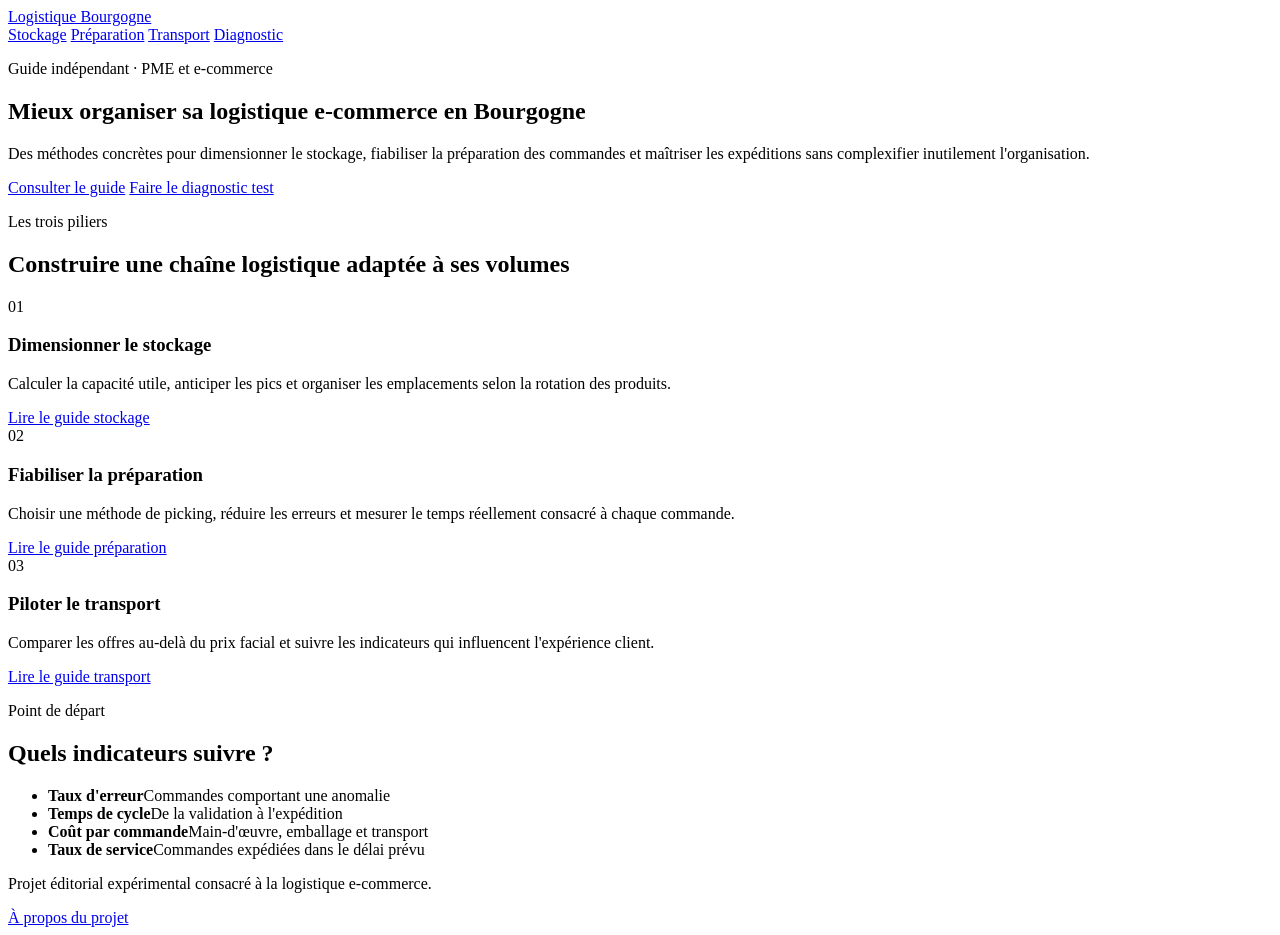
==== index.html @ 451bb2ef "Add files via upload" ====
<!doctype html>
<html lang="fr">
<head>
  <meta charset="utf-8">
  <meta name="viewport" content="width=device-width, initial-scale=1">
  <title>Guide de la logistique e-commerce en Bourgogne</title>
  <meta name="description" content="Conseils pratiques pour organiser le stockage, la préparation et l'expédition des commandes d'une PME e-commerce en Bourgogne.">
  <link rel="canonical" href="https://thomasvdluit-ai.github.io/guide-logistique-bourgogne/">
  <link rel="stylesheet" href="assets/style.css">
  <script>(function(w,d,s,l,i){w[l]=w[l]||[];w[l].push({'gtm.start':new Date().getTime(),event:'gtm.js'});var f=d.getElementsByTagName(s)[0],j=d.createElement(s),dl=l!='dataLayer'?'&l='+l:'';j.async=true;j.src='https://www.googletagmanager.com/gtm.js?id='+i+dl;f.parentNode.insertBefore(j,f);})(window,document,'script','dataLayer','GTM-NC84SJ2Q');</script>
</head>
<body>
  <noscript><iframe src="https://www.googletagmanager.com/ns.html?id=GTM-NC84SJ2Q" height="0" width="0" style="display:none;visibility:hidden"></iframe></noscript>
  <header class="site-header">
    <a class="brand" href="index.html">Logistique Bourgogne</a>
    <nav aria-label="Navigation principale">
      <a href="stockage.html">Stockage</a>
      <a href="preparation-commandes.html">Préparation</a>
      <a href="transport.html">Transport</a>
      <a href="contact.html">Diagnostic</a>
    </nav>
  </header>
  <main>
    <section class="hero">
      <p class="eyebrow">Guide indépendant · PME et e-commerce</p>
      <h1>Mieux organiser sa logistique e-commerce en Bourgogne</h1>
      <p class="lead">Des méthodes concrètes pour dimensionner le stockage, fiabiliser la préparation des commandes et maîtriser les expéditions sans complexifier inutilement l'organisation.</p>
      <div class="actions">
        <a class="button" data-track="cta_guide" href="#parcours">Consulter le guide</a>
        <a class="text-link" data-track="cta_diagnostic" href="contact.html">Faire le diagnostic test</a>
      </div>
    </section>

    <section id="parcours" class="section">
      <div class="section-heading">
        <p class="eyebrow">Les trois piliers</p>
        <h2>Construire une chaîne logistique adaptée à ses volumes</h2>
      </div>
      <div class="card-grid">
        <article class="card">
          <span>01</span>
          <h3>Dimensionner le stockage</h3>
          <p>Calculer la capacité utile, anticiper les pics et organiser les emplacements selon la rotation des produits.</p>
          <a data-track="article_stockage" href="stockage.html">Lire le guide stockage</a>
        </article>
        <article class="card">
          <span>02</span>
          <h3>Fiabiliser la préparation</h3>
          <p>Choisir une méthode de picking, réduire les erreurs et mesurer le temps réellement consacré à chaque commande.</p>
          <a data-track="article_preparation" href="preparation-commandes.html">Lire le guide préparation</a>
        </article>
        <article class="card">
          <span>03</span>
          <h3>Piloter le transport</h3>
          <p>Comparer les offres au-delà du prix facial et suivre les indicateurs qui influencent l'expérience client.</p>
          <a data-track="article_transport" href="transport.html">Lire le guide transport</a>
        </article>
      </div>
    </section>

    <section class="section split">
      <div>
        <p class="eyebrow">Point de départ</p>
        <h2>Quels indicateurs suivre ?</h2>
      </div>
      <ul class="metrics">
        <li><strong>Taux d'erreur</strong><span>Commandes comportant une anomalie</span></li>
        <li><strong>Temps de cycle</strong><span>De la validation à l'expédition</span></li>
        <li><strong>Coût par commande</strong><span>Main-d'œuvre, emballage et transport</span></li>
        <li><strong>Taux de service</strong><span>Commandes expédiées dans le délai prévu</span></li>
      </ul>
    </section>
  </main>
  <footer>
    <p>Projet éditorial expérimental consacré à la logistique e-commerce.</p>
    <a href="a-propos.html">À propos du projet</a>
  </footer>
  <script src="assets/tracking.js"></script>
</body>
</html>
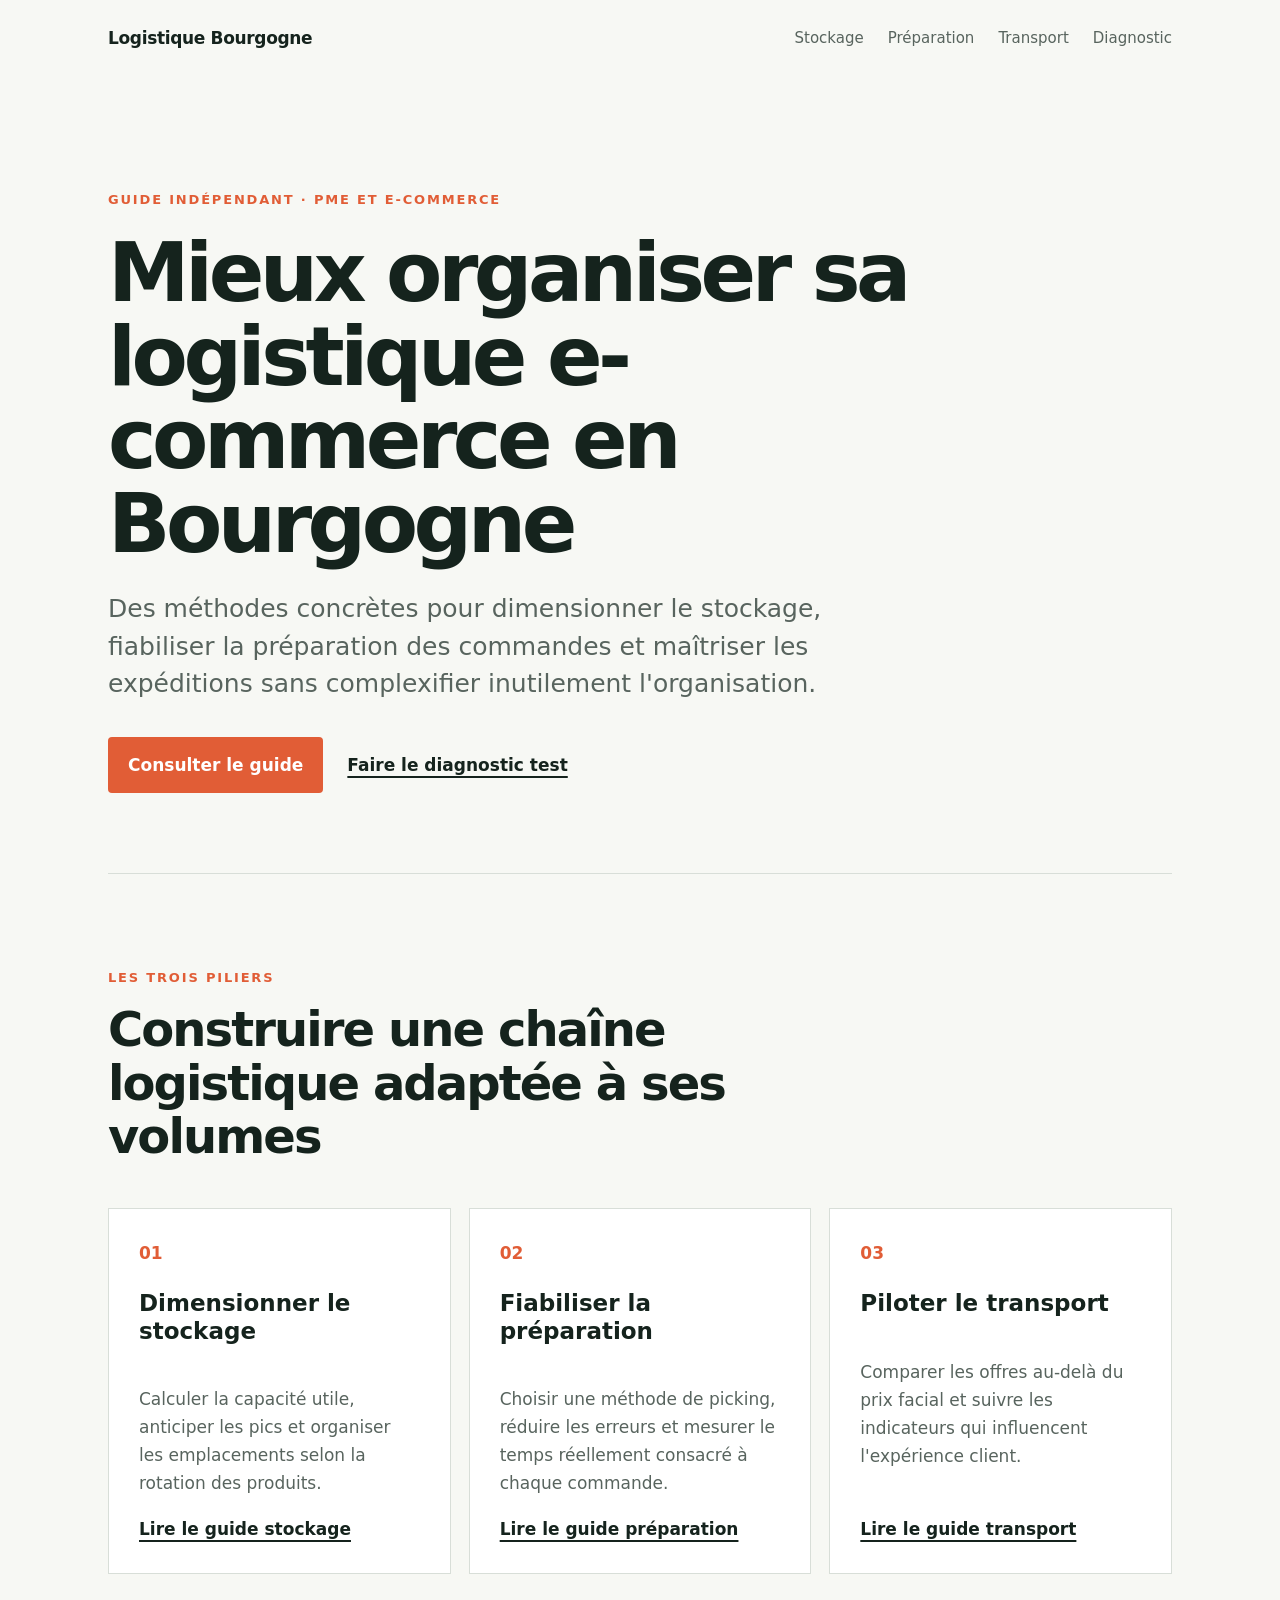
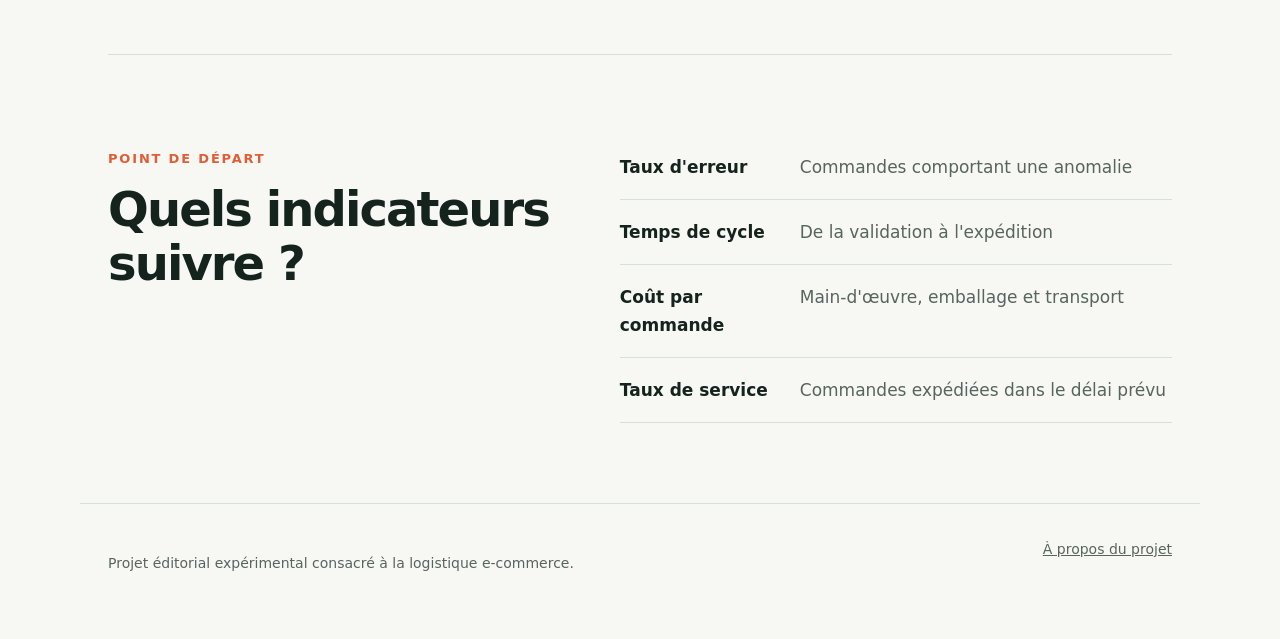
==== commit 28d6b9ef: "Replace Google Tag Manager script with local script" ====
--- a/index.html
+++ b/index.html
@@ -7,7 +7,7 @@
   <meta name="description" content="Conseils pratiques pour organiser le stockage, la préparation et l'expédition des commandes d'une PME e-commerce en Bourgogne.">
   <link rel="canonical" href="https://thomasvdluit-ai.github.io/guide-logistique-bourgogne/">
   <link rel="stylesheet" href="assets/style.css">
-  <script>(function(w,d,s,l,i){w[l]=w[l]||[];w[l].push({'gtm.start':new Date().getTime(),event:'gtm.js'});var f=d.getElementsByTagName(s)[0],j=d.createElement(s),dl=l!='dataLayer'?'&l='+l:'';j.async=true;j.src='https://www.googletagmanager.com/gtm.js?id='+i+dl;f.parentNode.insertBefore(j,f);})(window,document,'script','dataLayer','GTM-NC84SJ2Q');</script>
+  <script src="assets/gtm.js"></script>
 </head>
 <body>
   <noscript><iframe src="https://www.googletagmanager.com/ns.html?id=GTM-NC84SJ2Q" height="0" width="0" style="display:none;visibility:hidden"></iframe></noscript>
@@ -78,3 +78,4 @@
   <script src="assets/tracking.js"></script>
 </body>
 </html>
+
--- a/assets/style.css
+++ b/assets/style.css
@@ -0,0 +1 @@
+:root{--ink:#15231d;--muted:#58645e;--paper:#f7f8f4;--white:#fff;--accent:#e15d36;--green:#214f3d;--line:#d8ded8;--max:1120px}*{box-sizing:border-box}html{scroll-behavior:smooth}body{margin:0;background:var(--paper);color:var(--ink);font:17px/1.65 system-ui,-apple-system,BlinkMacSystemFont,"Segoe UI",sans-serif}a{color:inherit}.site-header{max-width:var(--max);margin:auto;padding:24px 28px;display:flex;justify-content:space-between;align-items:center;gap:32px}.brand{font-weight:800;text-decoration:none;letter-spacing:-.02em}.site-header nav{display:flex;gap:24px;flex-wrap:wrap}.site-header nav a{text-decoration:none;color:var(--muted);font-size:15px}.site-header nav a:hover,.site-header nav a[aria-current=page]{color:var(--accent)}main{max-width:var(--max);margin:auto;padding:0 28px}.hero{padding:100px 0 80px;max-width:900px}.eyebrow{text-transform:uppercase;letter-spacing:.14em;font-size:13px;font-weight:800;color:var(--accent)}h1{font-size:clamp(44px,7vw,82px);line-height:1.02;letter-spacing:-.055em;margin:.25em 0}h2{font-size:clamp(30px,4vw,48px);line-height:1.12;letter-spacing:-.04em;margin:.3em 0 .7em}h3{font-size:23px;line-height:1.2}.lead{font-size:clamp(19px,2.4vw,25px);line-height:1.5;color:var(--muted);max-width:780px}.actions{display:flex;align-items:center;gap:24px;margin-top:34px;flex-wrap:wrap}.button{display:inline-block;border:0;border-radius:4px;background:var(--accent);color:white;text-decoration:none;padding:14px 20px;font:inherit;font-weight:750;cursor:pointer}.button:hover{background:#bd4425}.text-link,.card a{font-weight:750;text-decoration-thickness:2px;text-underline-offset:5px}.section{padding:80px 0;border-top:1px solid var(--line)}.section-heading{max-width:720px}.card-grid{display:grid;grid-template-columns:repeat(3,1fr);gap:18px;margin-top:44px}.card{background:var(--white);border:1px solid var(--line);padding:30px;min-height:310px;display:flex;flex-direction:column}.card span{color:var(--accent);font-weight:800}.card p{color:var(--muted)}.card a{margin-top:auto}.split{display:grid;grid-template-columns:1fr 1.25fr;gap:70px}.metrics{list-style:none;padding:0;margin:0}.metrics li{display:grid;grid-template-columns:180px 1fr;padding:18px 0;border-bottom:1px solid var(--line)}.metrics span{color:var(--muted)}.article{max-width:800px;padding-top:90px;padding-bottom:110px}.article h1{font-size:clamp(42px,6vw,70px)}.article h2{font-size:32px;margin-top:2em}.article aside{background:#e5eee8;border-left:4px solid var(--green);padding:22px;margin:36px 0}.narrow{max-width:680px}form{display:grid;gap:22px;margin-top:44px}label{display:grid;gap:8px;font-weight:700}select,input{width:100%;padding:14px;border:1px solid #aab4ad;border-radius:4px;background:white;font:inherit}.success{padding:16px;background:#e5eee8;border-left:4px solid var(--green)}footer{max-width:var(--max);margin:auto;border-top:1px solid var(--line);padding:34px 28px 50px;display:flex;justify-content:space-between;color:var(--muted);font-size:14px}@media(max-width:760px){.site-header{align-items:flex-start;flex-direction:column}.site-header nav{gap:12px 18px}.hero{padding:60px 0}.card-grid,.split{grid-template-columns:1fr}.section{padding:55px 0}.metrics li{grid-template-columns:1fr}.article{padding-top:55px}footer{display:block}}
